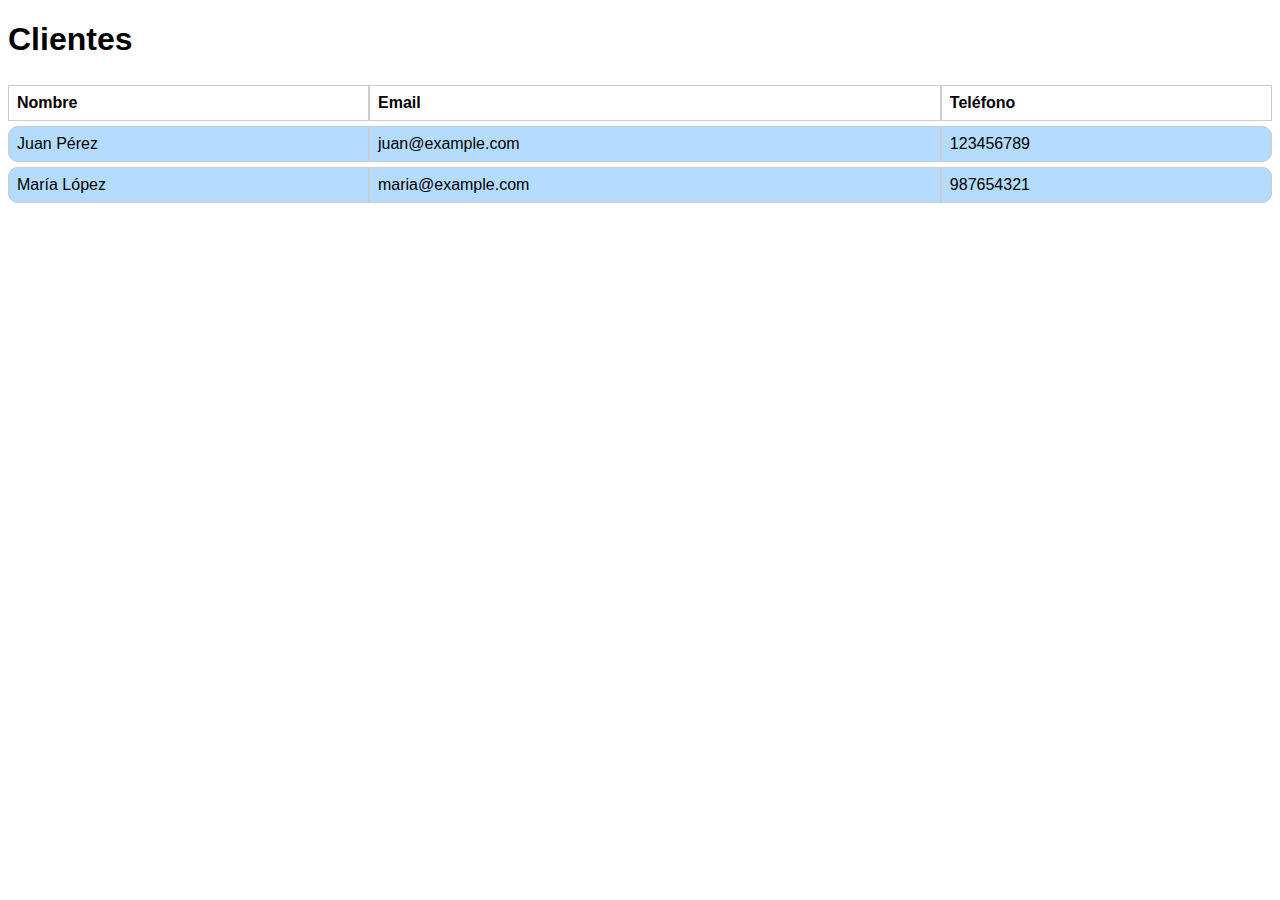
==== index.html @ c269f648 "Add files via upload" ====
<!DOCTYPE html>
<html lang="es">
<head>
    <meta charset="UTF-8">
    <meta name="viewport" content="width=device-width, initial-scale=1.0">
    <title>Tabla de Clientes</title>
    <style>
        body {
            font-family: Arial, sans-serif;
        }
        table {
            width: 100%;
            border-collapse: separate; /* Para separar filas */
            border-spacing: 0 5px; /* Espacio entre filas */
        }
        th, td {
            border: 1px solid #ccc;
            padding: 8px;
            text-align: left;
        }
        tr.toggle {
            background-color: #b3dcff; /* Color suave */
            /*border-radius: 10px; /* Bordes redondeados en extremos */
        }
        tr.toggle, td:first-child {
            border-radius: 10px 0 0 10px; /* Bordes redondeados en la parte izquierda */
        }
        tr.toggle, td:last-child {
            border-radius: 0 10px 10px 0; /* Bordes redondeados en la parte derecha */
        }
        .visitas {
            display: none;
        }
        tr.visitas td {
            background-color: #e0f7fa; /* Color para las visitas */
        }
    </style>
</head>
<body>

<h1>Clientes</h1>
<table>
    <thead>
        <tr>
            <th>Nombre</th>
            <th>Email</th>
            <th>Teléfono</th>
        </tr>
    </thead>
    <tbody>
        <tr class="toggle" onclick="toggleVisitas(this)">
            <td>Juan Pérez</td>
            <td>juan@example.com</td>
            <td>123456789</td>
        </tr>
        <tr class="visitas">
            <td colspan="3">
                <table>
                    <thead>
                        <tr>
                            <th>Fecha</th>
                            <th>Descripción</th>
                        </tr>
                    </thead>
                    <tbody>
                        <tr>
                            <td>01/01/2023</td>
                            <td>Primera visita</td>
                        </tr>
                        <tr>
                            <td>15/01/2023</td>
                            <td>Seguimiento</td>
                        </tr>
                    </tbody>
                </table>
            </td>
        </tr>
        <tr class="toggle" onclick="toggleVisitas(this)">
            <td>María López</td>
            <td>maria@example.com</td>
            <td>987654321</td>
        </tr>
        <tr class="visitas">
            <td colspan="3">
                <table>
                    <thead>
                        <tr>
                            <th>Fecha</th>
                            <th>Descripción</th>
                        </tr>
                    </thead>
                    <tbody>
                        <tr>
                            <td>10/01/2023</td>
                            <td>Primera visita</td>
                        </tr>
                    </tbody>
                </table>
            </td>
        </tr>
    </tbody>
</table>

<script>
    function toggleVisitas(row) {
        const nextRow = row.nextElementSibling;
        if (nextRow && nextRow.classList.contains('visitas')) {
            nextRow.style.display = nextRow.style.display === 'table-row' ? 'none' : 'table-row';
        }
    }
</script>

</body>
</html>
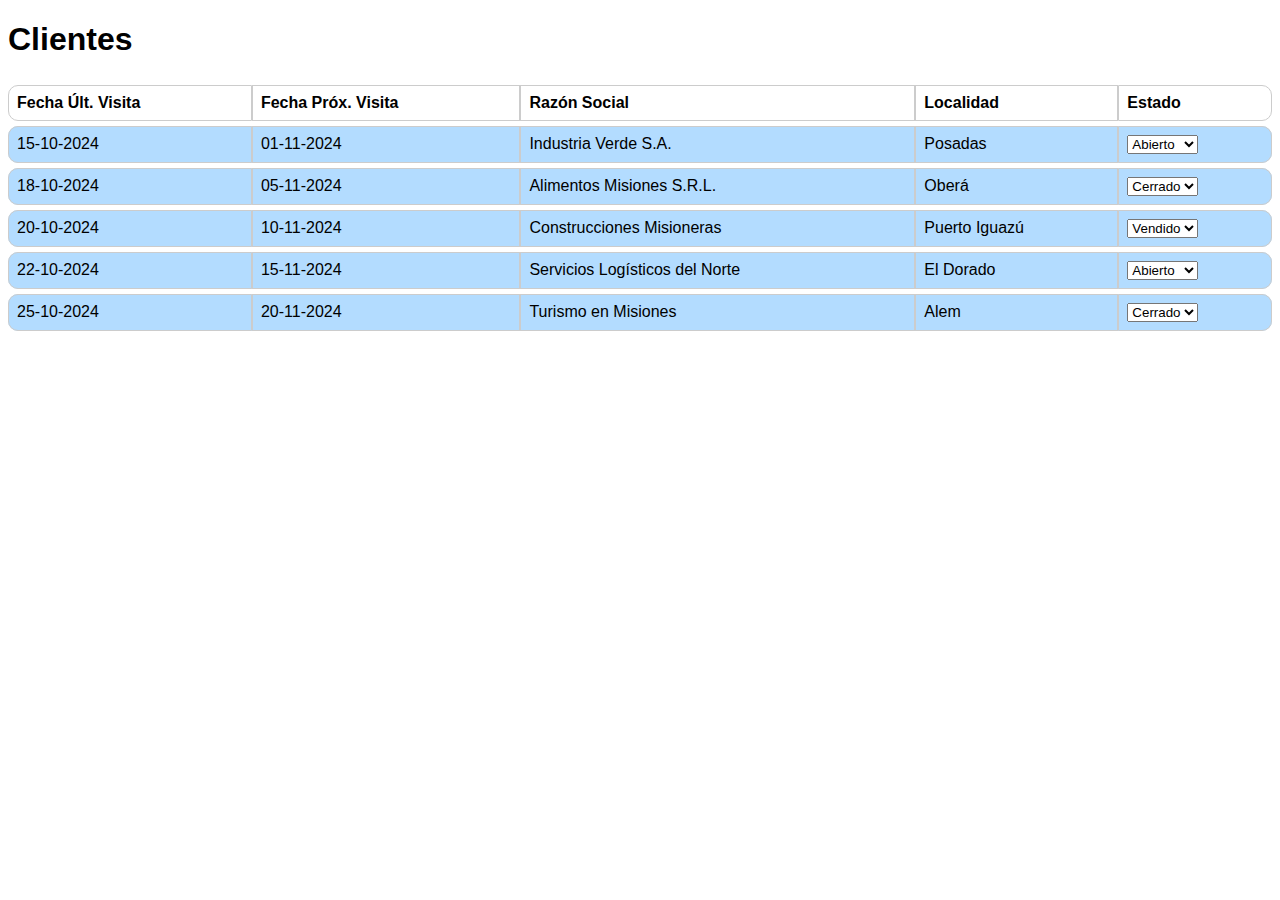
==== commit a45aa0ef: "03-11" ====
--- a/index.html
+++ b/index.html
@@ -10,8 +10,8 @@
         }
         table {
             width: 100%;
-            border-collapse: separate; /* Para separar filas */
-            border-spacing: 0 5px; /* Espacio entre filas */
+            border-collapse: separate;
+            border-spacing: 0 5px;
         }
         th, td {
             border: 1px solid #ccc;
@@ -19,20 +19,30 @@
             text-align: left;
         }
         tr.toggle {
-            background-color: #b3dcff; /* Color suave */
-            /*border-radius: 10px; /* Bordes redondeados en extremos */
-        }
-        tr.toggle, td:first-child {
-            border-radius: 10px 0 0 10px; /* Bordes redondeados en la parte izquierda */
-        }
-        tr.toggle, td:last-child {
-            border-radius: 0 10px 10px 0; /* Bordes redondeados en la parte derecha */
+            background-color: #b3dcff;
+        }
+        td:first-child, 
+        th:first-child {
+            border-radius: 10px 0 0 10px;
+        }
+        td:last-child, 
+        th:last-child {
+            border-radius: 0 10px 10px 0;
         }
         .visitas {
             display: none;
         }
         tr.visitas td {
-            background-color: #e0f7fa; /* Color para las visitas */
+            background-color: #e0f7fa;
+        }
+        .estado-abierto {
+            background-color: #c9f9c9; /* Verde claro */
+        }
+        .estado-cerrado {
+            background-color: #f9c9c9; /* Rojo claro */
+        }
+        .estado-vendido {
+            background-color: #c9d9f9; /* Azul claro */
         }
     </style>
 </head>
@@ -42,57 +52,204 @@
 <table>
     <thead>
         <tr>
-            <th>Nombre</th>
-            <th>Email</th>
-            <th>Teléfono</th>
+            <th>Fecha Últ. Visita</th>
+            <th>Fecha Próx. Visita</th>
+            <th>Razón Social</th>
+            <th>Localidad</th>
+            <th>Estado</th>
         </tr>
     </thead>
     <tbody>
-        <tr class="toggle" onclick="toggleVisitas(this)">
-            <td>Juan Pérez</td>
-            <td>juan@example.com</td>
-            <td>123456789</td>
-        </tr>
-        <tr class="visitas">
-            <td colspan="3">
-                <table>
-                    <thead>
-                        <tr>
-                            <th>Fecha</th>
-                            <th>Descripción</th>
-                        </tr>
-                    </thead>
-                    <tbody>
-                        <tr>
-                            <td>01/01/2023</td>
-                            <td>Primera visita</td>
-                        </tr>
-                        <tr>
-                            <td>15/01/2023</td>
-                            <td>Seguimiento</td>
-                        </tr>
-                    </tbody>
-                </table>
-            </td>
-        </tr>
-        <tr class="toggle" onclick="toggleVisitas(this)">
-            <td>María López</td>
-            <td>maria@example.com</td>
-            <td>987654321</td>
-        </tr>
-        <tr class="visitas">
-            <td colspan="3">
-                <table>
-                    <thead>
-                        <tr>
-                            <th>Fecha</th>
-                            <th>Descripción</th>
-                        </tr>
-                    </thead>
-                    <tbody>
-                        <tr>
-                            <td>10/01/2023</td>
-                            <td>Primera visita</td>
+        <tr class="toggle estado-abierto" onclick="toggleVisitas(this)">
+            <td>15-10-2024</td>
+            <td>01-11-2024</td>
+            <td>Industria Verde S.A.</td>
+            <td>Posadas</td>
+            <td>
+                <select onchange="cambiarEstado(this, this.parentElement.parentElement)">
+                    <option value="abierto">Abierto</option>
+                    <option value="cerrado">Cerrado</option>
+                    <option value="vendido">Vendido</option>
+                </select>
+            </td>
+        </tr>
+        <tr class="visitas">
+            <td colspan="5">
+                <table>
+                    <thead>
+                        <tr>
+                            <th>Fecha</th>
+                            <th>Contacto</th>
+                            <th>Teléfono</th>
+                            <th>Domicilio</th>
+                            <th>Comentario</th>
+                            <th>Presupuesto</th>
+                        </tr>
+                    </thead>
+                    <tbody>
+                        <tr>
+                            <td>10-10-2024</td>
+                            <td>Juan Pérez</td>
+                            <td>1234-5678</td>
+                            <td>Calle 123, Posadas</td>
+                            <td>Interesado en producto A</td>
+                            <td><a href="#">Ver Presupuesto</a></td>
+                        </tr>
+                    </tbody>
+                </table>
+            </td>
+        </tr>
+        <tr class="toggle estado-cerrado" onclick="toggleVisitas(this)">
+            <td>18-10-2024</td>
+            <td>05-11-2024</td>
+            <td>Alimentos Misiones S.R.L.</td>
+            <td>Oberá</td>
+            <td>
+                <select onchange="cambiarEstado(this, this.parentElement.parentElement)">
+                    <option value="abierto">Abierto</option>
+                    <option value="cerrado" selected>Cerrado</option>
+                    <option value="vendido">Vendido</option>
+                </select>
+            </td>
+        </tr>
+        <tr class="visitas">
+            <td colspan="5">
+                <table>
+                    <thead>
+                        <tr>
+                            <th>Fecha</th>
+                            <th>Contacto</th>
+                            <th>Teléfono</th>
+                            <th>Domicilio</th>
+                            <th>Comentario</th>
+                            <th>Presupuesto</th>
+                        </tr>
+                    </thead>
+                    <tbody>
+                        <tr>
+                            <td>12-10-2024</td>
+                            <td>María López</td>
+                            <td>9876-5432</td>
+                            <td>Avenida 456, Oberá</td>
+                            <td>Requiere seguimiento</td>
+                            <td><a href="#">Ver Presupuesto</a></td>
+                        </tr>
+                    </tbody>
+                </table>
+            </td>
+        </tr>
+        <tr class="toggle estado-vendido" onclick="toggleVisitas(this)">
+            <td>20-10-2024</td>
+            <td>10-11-2024</td>
+            <td>Construcciones Misioneras</td>
+            <td>Puerto Iguazú</td>
+            <td>
+                <select onchange="cambiarEstado(this, this.parentElement.parentElement)">
+                    <option value="abierto">Abierto</option>
+                    <option value="cerrado">Cerrado</option>
+                    <option value="vendido" selected>Vendido</option>
+                </select>
+            </td>
+        </tr>
+        <tr class="visitas">
+            <td colspan="5">
+                <table>
+                    <thead>
+                        <tr>
+                            <th>Fecha</th>
+                            <th>Contacto</th>
+                            <th>Teléfono</th>
+                            <th>Domicilio</th>
+                            <th>Comentario</th>
+                            <th>Presupuesto</th>
+                        </tr>
+                    </thead>
+                    <tbody>
+                        <tr>
+                            <td>14-10-2024</td>
+                            <td>Pedro García</td>
+                            <td>1234-5678</td>
+                            <td>Calle 789, Puerto Iguazú</td>
+                            <td>Interesado en producto B</td>
+                            <td><a href="#">Ver Presupuesto</a></td>
+                        </tr>
+                    </tbody>
+                </table>
+            </td>
+        </tr>
+        <tr class="toggle estado-abierto" onclick="toggleVisitas(this)">
+            <td>22-10-2024</td>
+            <td>15-11-2024</td>
+            <td>Servicios Logísticos del Norte</td>
+            <td>El Dorado</td>
+            <td>
+                <select onchange="cambiarEstado(this, this.parentElement.parentElement)">
+                    <option value="abierto" selected>Abierto</option>
+                    <option value="cerrado">Cerrado</option>
+                    <option value="vendido">Vendido</option>
+                </select>
+            </td>
+        </tr>
+        <tr class="visitas">
+            <td colspan="5">
+                <table>
+                    <thead>
+                        <tr>
+                            <th>Fecha</th>
+                            <th>Contacto</th>
+                            <th>Teléfono</th>
+                            <th>Domicilio</th>
+                            <th>Comentario</th>
+                            <th>Presupuesto</th>
+                        </tr>
+                    </thead>
+                    <tbody>
+                        <tr>
+                            <td>17-10-2024</td>
+                            <td>Clara Fernández</td>
+                            <td>9876-5432</td>
+                            <td>Plaza 123, El Dorado</td>
+                            <td>Requiere cotización</td>
+                            <td><a href="#">Ver Presupuesto</a></td>
+                        </tr>
+                    </tbody>
+                </table>
+            </td>
+        </tr>
+        <tr class="toggle estado-cerrado" onclick="toggleVisitas(this)">
+            <td>25-10-2024</td>
+            <td>20-11-2024</td>
+            <td>Turismo en Misiones</td>
+            <td>Alem</td>
+            <td>
+                <select onchange="cambiarEstado(this, this.parentElement.parentElement)">
+                    <option value="abierto">Abierto</option>
+                    <option value="cerrado" selected>Cerrado</option>
+                    <option value="vendido">Vendido</option>
+                </select>
+            </td>
+        </tr>
+        <tr class="visitas">
+            <td colspan="5">
+                <table>
+                    <thead>
+                        <tr>
+                            <th>Fecha</th>
+                            <th>Contacto</th>
+                            <th>Teléfono</th>
+                            <th>Domicilio</th>
+                            <th>Comentario</th>
+                            <th>Presupuesto</th>
+                        </tr>
+                    </thead>
+                    <tbody>
+                        <tr>
+                            <td>22-10-2024</td>
+                            <td>Diego Torres</td>
+                            <td>4567-8901</td>
+                            <td>Calle 321, Alem</td>
+                            <td>Interesado en producto C</td>
+                            <td><a href="#">Ver Presupuesto</a></td>
                         </tr>
                     </tbody>
                 </table>
@@ -108,6 +265,17 @@
             nextRow.style.display = nextRow.style.display === 'table-row' ? 'none' : 'table-row';
         }
     }
+
+    function cambiarEstado(select, row) {
+        row.classList.remove('estado-abierto', 'estado-cerrado', 'estado-vendido');
+        if (select.value === 'abierto') {
+            row.classList.add('estado-abierto');
+        } else if (select.value === 'cerrado') {
+            row.classList.add('estado-cerrado');
+        } else if (select.value === 'vendido') {
+            row.classList.add('estado-vendido');
+        }
+    }
 </script>
 
 </body>
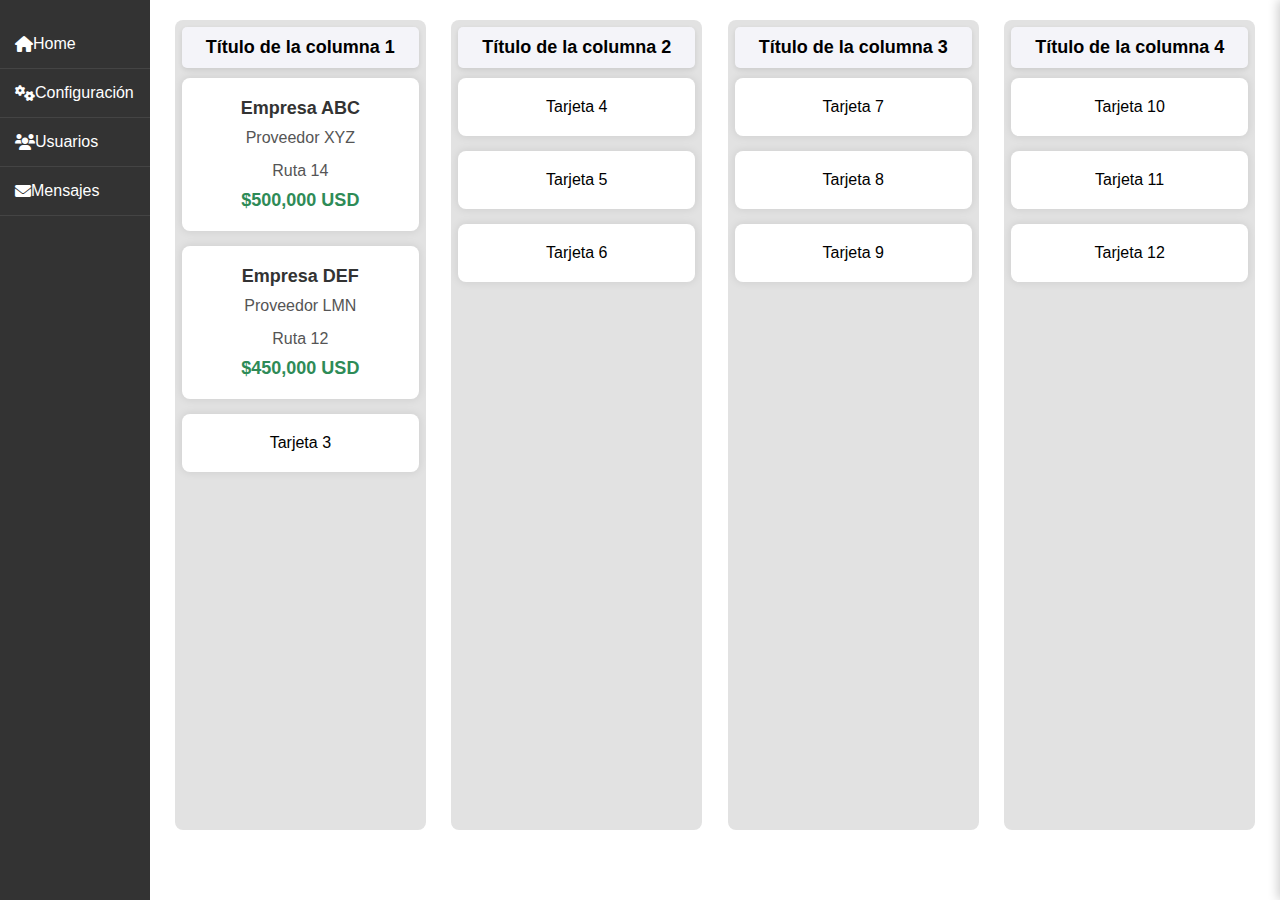
==== commit c6ae8092: "Add files via upload" ====
--- a/index.html
+++ b/index.html
@@ -3,280 +3,118 @@
 <head>
     <meta charset="UTF-8">
     <meta name="viewport" content="width=device-width, initial-scale=1.0">
-    <title>Tabla de Clientes</title>
-    <style>
-        body {
-            font-family: Arial, sans-serif;
-        }
-        table {
-            width: 100%;
-            border-collapse: separate;
-            border-spacing: 0 5px;
-        }
-        th, td {
-            border: 1px solid #ccc;
-            padding: 8px;
-            text-align: left;
-        }
-        tr.toggle {
-            background-color: #b3dcff;
-        }
-        td:first-child, 
-        th:first-child {
-            border-radius: 10px 0 0 10px;
-        }
-        td:last-child, 
-        th:last-child {
-            border-radius: 0 10px 10px 0;
-        }
-        .visitas {
-            display: none;
-        }
-        tr.visitas td {
-            background-color: #e0f7fa;
-        }
-        .estado-abierto {
-            background-color: #c9f9c9; /* Verde claro */
-        }
-        .estado-cerrado {
-            background-color: #f9c9c9; /* Rojo claro */
-        }
-        .estado-vendido {
-            background-color: #c9d9f9; /* Azul claro */
-        }
-    </style>
+    <title>Página con Drag and Drop</title>
+    <link rel="stylesheet" href="styles.css">
+    <link rel="stylesheet" href="slide-form.css">
+    <!-- Font Awesome para los iconos -->
+    <link href="https://cdnjs.cloudflare.com/ajax/libs/font-awesome/6.0.0-beta3/css/all.min.css" rel="stylesheet">
 </head>
 <body>
+    <div class="container">
+        <!-- Barra de navegación -->
+        <nav class="sidebar">
+            <ul>
+                <li><a href="#" class="icon"><i class="fas fa-home"></i> Home</a></li>
+                <li><a href="#" class="icon"><i class="fas fa-cogs"></i> Configuración</a></li>
+                <li><a href="#" class="icon"><i class="fas fa-users"></i> Usuarios</a></li>
+                <li><a href="#" class="icon"><i class="fas fa-envelope"></i> Mensajes</a></li>
+            </ul>
+        </nav>
 
-<h1>Clientes</h1>
-<table>
-    <thead>
-        <tr>
-            <th>Fecha Últ. Visita</th>
-            <th>Fecha Próx. Visita</th>
-            <th>Razón Social</th>
-            <th>Localidad</th>
-            <th>Estado</th>
-        </tr>
-    </thead>
-    <tbody>
-        <tr class="toggle estado-abierto" onclick="toggleVisitas(this)">
-            <td>15-10-2024</td>
-            <td>01-11-2024</td>
-            <td>Industria Verde S.A.</td>
-            <td>Posadas</td>
-            <td>
-                <select onchange="cambiarEstado(this, this.parentElement.parentElement)">
-                    <option value="abierto">Abierto</option>
-                    <option value="cerrado">Cerrado</option>
-                    <option value="vendido">Vendido</option>
-                </select>
-            </td>
-        </tr>
-        <tr class="visitas">
-            <td colspan="5">
-                <table>
+        <!-- Contenedor de columnas -->
+        <main class="main-content">
+            <div class="column" id="column1">
+                <div class="column-title" contenteditable="true">Título de la columna 1</div>
+                <div class="card" draggable="true" id="card1">
+                    <div class="card-content">
+                        <h3 class="company-name">Empresa ABC</h3>
+                        <p class="supplier-name">Proveedor XYZ</p>
+                        <p class="zona">Ruta 14</p>
+                        <p class="budget-amount">$500,000 USD</p>
+                    </div>                
+                </div>
+                <div class="card" draggable="true" id="card2">
+                    <div class="card-content">
+                        <h3 class="company-name">Empresa DEF</h3>
+                        <p class="supplier-name">Proveedor LMN</p>
+                        <p class="zona">Ruta 12</p>
+                        <p class="budget-amount">$450,000 USD</p>
+                    </div>
+                </div>
+                <div class="card" draggable="true" id="card3">Tarjeta 3</div>
+            </div>
+            <div class="column" id="column2">
+                <div class="column-title" contenteditable="true">Título de la columna 2</div>
+                <div class="card" draggable="true" id="card4">Tarjeta 4</div>
+                <div class="card" draggable="true" id="card5">Tarjeta 5</div>
+                <div class="card" draggable="true" id="card6">Tarjeta 6</div>
+            </div>
+            <div class="column" id="column3">
+                <div class="column-title" contenteditable="true">Título de la columna 3</div>
+                <div class="card" draggable="true" id="card7">Tarjeta 7</div>
+                <div class="card" draggable="true" id="card8">Tarjeta 8</div>
+                <div class="card" draggable="true" id="card9">Tarjeta 9</div>
+            </div>
+            <div class="column" id="column4">
+                <div class="column-title" contenteditable="true">Título de la columna 4</div>
+                <div class="card" draggable="true" id="card10">Tarjeta 10</div>
+                <div class="card" draggable="true" id="card11">Tarjeta 11</div>
+                <div class="card" draggable="true" id="card12">Tarjeta 12</div>
+            </div>
+        </main>
+    </div>
+
+    <div class="slide-form" id="slide-form">
+        <div class="form-container">
+            <h2>Detalles del Presupuesto</h2>
+            <form id="budget-form">
+                <label for="company-name">Nombre de la Empresa</label>
+                <input type="text" id="company-name" name="company-name">
+    
+                <label for="contact-name">Nombre y Apellido de Contacto</label>
+                <input type="text" id="contact-name" name="contact-name">
+    
+                <label for="phone">Teléfono</label>
+                <input type="tel" id="phone" name="phone">
+    
+                <label for="product">Producto</label>
+                <input type="text" id="product" name="product">
+    
+                <label for="budget-value">Valor del Presupuesto</label>
+                <input type="number" id="budget-value" name="budget-value" placeholder="USD">
+    
+                <label for="budget-date">Fecha del Presupuesto</label>
+                <input type="date" id="budget-date" name="budget-date">
+    
+                <label for="expiration-date">Fecha de Vencimiento</label>
+                <input type="date" id="expiration-date" name="expiration-date">
+    
+                <label for="supplier">Proveedor</label>
+                <input type="text" id="supplier" name="supplier">
+    
+                <h3>Visitas al Cliente</h3>
+                <table id="visits-table">
                     <thead>
                         <tr>
-                            <th>Fecha</th>
-                            <th>Contacto</th>
-                            <th>Teléfono</th>
-                            <th>Domicilio</th>
+                            <th>Fecha de Visita</th>
                             <th>Comentario</th>
-                            <th>Presupuesto</th>
                         </tr>
                     </thead>
                     <tbody>
-                        <tr>
-                            <td>10-10-2024</td>
-                            <td>Juan Pérez</td>
-                            <td>1234-5678</td>
-                            <td>Calle 123, Posadas</td>
-                            <td>Interesado en producto A</td>
-                            <td><a href="#">Ver Presupuesto</a></td>
-                        </tr>
+                        <!-- Aquí se agregarán las visitas -->
                     </tbody>
                 </table>
-            </td>
-        </tr>
-        <tr class="toggle estado-cerrado" onclick="toggleVisitas(this)">
-            <td>18-10-2024</td>
-            <td>05-11-2024</td>
-            <td>Alimentos Misiones S.R.L.</td>
-            <td>Oberá</td>
-            <td>
-                <select onchange="cambiarEstado(this, this.parentElement.parentElement)">
-                    <option value="abierto">Abierto</option>
-                    <option value="cerrado" selected>Cerrado</option>
-                    <option value="vendido">Vendido</option>
-                </select>
-            </td>
-        </tr>
-        <tr class="visitas">
-            <td colspan="5">
-                <table>
-                    <thead>
-                        <tr>
-                            <th>Fecha</th>
-                            <th>Contacto</th>
-                            <th>Teléfono</th>
-                            <th>Domicilio</th>
-                            <th>Comentario</th>
-                            <th>Presupuesto</th>
-                        </tr>
-                    </thead>
-                    <tbody>
-                        <tr>
-                            <td>12-10-2024</td>
-                            <td>María López</td>
-                            <td>9876-5432</td>
-                            <td>Avenida 456, Oberá</td>
-                            <td>Requiere seguimiento</td>
-                            <td><a href="#">Ver Presupuesto</a></td>
-                        </tr>
-                    </tbody>
-                </table>
-            </td>
-        </tr>
-        <tr class="toggle estado-vendido" onclick="toggleVisitas(this)">
-            <td>20-10-2024</td>
-            <td>10-11-2024</td>
-            <td>Construcciones Misioneras</td>
-            <td>Puerto Iguazú</td>
-            <td>
-                <select onchange="cambiarEstado(this, this.parentElement.parentElement)">
-                    <option value="abierto">Abierto</option>
-                    <option value="cerrado">Cerrado</option>
-                    <option value="vendido" selected>Vendido</option>
-                </select>
-            </td>
-        </tr>
-        <tr class="visitas">
-            <td colspan="5">
-                <table>
-                    <thead>
-                        <tr>
-                            <th>Fecha</th>
-                            <th>Contacto</th>
-                            <th>Teléfono</th>
-                            <th>Domicilio</th>
-                            <th>Comentario</th>
-                            <th>Presupuesto</th>
-                        </tr>
-                    </thead>
-                    <tbody>
-                        <tr>
-                            <td>14-10-2024</td>
-                            <td>Pedro García</td>
-                            <td>1234-5678</td>
-                            <td>Calle 789, Puerto Iguazú</td>
-                            <td>Interesado en producto B</td>
-                            <td><a href="#">Ver Presupuesto</a></td>
-                        </tr>
-                    </tbody>
-                </table>
-            </td>
-        </tr>
-        <tr class="toggle estado-abierto" onclick="toggleVisitas(this)">
-            <td>22-10-2024</td>
-            <td>15-11-2024</td>
-            <td>Servicios Logísticos del Norte</td>
-            <td>El Dorado</td>
-            <td>
-                <select onchange="cambiarEstado(this, this.parentElement.parentElement)">
-                    <option value="abierto" selected>Abierto</option>
-                    <option value="cerrado">Cerrado</option>
-                    <option value="vendido">Vendido</option>
-                </select>
-            </td>
-        </tr>
-        <tr class="visitas">
-            <td colspan="5">
-                <table>
-                    <thead>
-                        <tr>
-                            <th>Fecha</th>
-                            <th>Contacto</th>
-                            <th>Teléfono</th>
-                            <th>Domicilio</th>
-                            <th>Comentario</th>
-                            <th>Presupuesto</th>
-                        </tr>
-                    </thead>
-                    <tbody>
-                        <tr>
-                            <td>17-10-2024</td>
-                            <td>Clara Fernández</td>
-                            <td>9876-5432</td>
-                            <td>Plaza 123, El Dorado</td>
-                            <td>Requiere cotización</td>
-                            <td><a href="#">Ver Presupuesto</a></td>
-                        </tr>
-                    </tbody>
-                </table>
-            </td>
-        </tr>
-        <tr class="toggle estado-cerrado" onclick="toggleVisitas(this)">
-            <td>25-10-2024</td>
-            <td>20-11-2024</td>
-            <td>Turismo en Misiones</td>
-            <td>Alem</td>
-            <td>
-                <select onchange="cambiarEstado(this, this.parentElement.parentElement)">
-                    <option value="abierto">Abierto</option>
-                    <option value="cerrado" selected>Cerrado</option>
-                    <option value="vendido">Vendido</option>
-                </select>
-            </td>
-        </tr>
-        <tr class="visitas">
-            <td colspan="5">
-                <table>
-                    <thead>
-                        <tr>
-                            <th>Fecha</th>
-                            <th>Contacto</th>
-                            <th>Teléfono</th>
-                            <th>Domicilio</th>
-                            <th>Comentario</th>
-                            <th>Presupuesto</th>
-                        </tr>
-                    </thead>
-                    <tbody>
-                        <tr>
-                            <td>22-10-2024</td>
-                            <td>Diego Torres</td>
-                            <td>4567-8901</td>
-                            <td>Calle 321, Alem</td>
-                            <td>Interesado en producto C</td>
-                            <td><a href="#">Ver Presupuesto</a></td>
-                        </tr>
-                    </tbody>
-                </table>
-            </td>
-        </tr>
-    </tbody>
-</table>
+                <button type="button" id="add-visit-btn">Agregar Visita</button>
+    
+                <button type="submit">Guardar</button>
+                <button type="button" id="close-form-btn">Cerrar</button>
+            </form>
+        </div>
+    </div>
 
-<script>
-    function toggleVisitas(row) {
-        const nextRow = row.nextElementSibling;
-        if (nextRow && nextRow.classList.contains('visitas')) {
-            nextRow.style.display = nextRow.style.display === 'table-row' ? 'none' : 'table-row';
-        }
-    }
 
-    function cambiarEstado(select, row) {
-        row.classList.remove('estado-abierto', 'estado-cerrado', 'estado-vendido');
-        if (select.value === 'abierto') {
-            row.classList.add('estado-abierto');
-        } else if (select.value === 'cerrado') {
-            row.classList.add('estado-cerrado');
-        } else if (select.value === 'vendido') {
-            row.classList.add('estado-vendido');
-        }
-    }
-</script>
 
+    <script src="script.js"></script>
+    <script src="slide-form.js"></script>
 </body>
 </html>
--- a/styles.css
+++ b/styles.css
@@ -0,0 +1,202 @@
+/* Restablecer márgenes y rellenos por defecto */
+* {
+    margin: 0;
+    padding: 0;
+    box-sizing: border-box;
+}
+
+/* Estilo para el cuerpo de la página */
+body {
+    font-family: Arial, sans-serif;
+    display: flex;
+    height: 100vh; /* Ocupa toda la altura de la pantalla */
+    background-color: #f4f4f9;
+}
+
+/* Contenedor principal de la página */
+.container {
+    display: flex;
+    width: 100%;
+}
+
+/* Barra lateral (Sidebar) */
+.sidebar {
+    width: 150px; /* Barra lateral ahora tiene un ancho de 150px */
+    background-color: #333;
+    color: white;
+    padding-top: 20px;
+    transition: width 0.3s ease;
+}
+
+.sidebar ul {
+    list-style-type: none;
+}
+
+.sidebar ul li {
+    padding: 15px;
+    border-bottom: 1px solid #444;
+}
+
+.sidebar ul li a {
+    text-decoration: none;
+    color: white;
+    display: flex;
+    align-items: center;
+}
+
+.sidebar ul li a .icon {
+    margin-right: 10px;
+}
+
+/* Estilo para el contenido principal (columnas) */
+.main-content {
+    display: flex;
+    flex-wrap: wrap;
+    justify-content: space-between;
+    padding: 20px;
+    width: calc(100% - 150px); /* Ajustamos el espacio disponible para las columnas */
+    background-color: #fff;
+}
+
+/* Estilo para las columnas */
+.column {
+    width: 23%; /* Ancho de las columnas */
+    min-width: 200px;
+    padding: 7px;
+    background-color: #e2e2e2;
+    border-radius: 8px;
+    margin-bottom: 20px;
+    margin-right: 5px; /* Reducir el margen entre columnas */
+    margin-left: 5px; /* Reducir el margen entre columnas */
+    height: 90vh; /* Ajusta la altura de la columna al 100% de la altura de la ventana */
+    overflow-y: auto; /* Habilitar el scroll cuando el contenido exceda la altura */
+    position: relative; /* Necesario para el posicionamiento del título sticky */
+}
+
+/* Estilo para el título de la columna */
+.column-title {
+    font-size: 18px;
+    font-weight: bold;
+    padding: 10px;
+    background-color: #f4f4f9;
+    border-radius: 5px;
+    text-align: center;
+    cursor: text;
+    min-height: 30px; /* Para que siempre tenga altura incluso si el texto está vacío */
+    position: sticky;
+    top: 0; /* Fija el título al borde superior de la columna */
+    z-index: 1; /* Asegura que el título se quede encima del contenido */
+    box-shadow: 0 2px 5px rgba(0, 0, 0, 0.1); /* Sombra para darle énfasis al título */
+}
+
+/* Placeholder cuando el título está vacío */
+.column-title:empty:before {
+    content: "Escribe un título"; /* Placeholder para cuando está vacío */
+    color: #aaa;
+}
+
+/* Estilo para las tarjetas */
+.card {
+    background-color: #fff;
+    padding: 20px;
+    margin-bottom: 15px;
+    border-radius: 8px;
+    box-shadow: 0 0 10px rgba(0, 0, 0, 0.1);
+    text-align: center;
+    cursor: move;
+    display: flex;
+    flex-direction: column;
+    justify-content: space-between;
+    /*height: 200px; /* Ajustamos la altura de las tarjetas */
+}
+
+/* Asegura que las tarjetas no se muevan con el scroll */
+.card:active {
+    opacity: 0.7;
+}
+
+/* Estilo cuando la tarjeta está siendo arrastrada */
+.card.dragging {
+    opacity: 0.5;
+    cursor: grabbing;
+}
+
+/* Aseguramos que las tarjetas tengan un margen correcto y no interfieran con el título */
+.column .card {
+    margin-top: 10px; /* Esto asegura que las tarjetas no se monten sobre el título */
+}
+
+/* Estilo de la barra lateral cuando se pasa el ratón sobre los elementos */
+.sidebar ul li a:hover {
+    background-color: #444;
+}
+
+/* Personalización de la barra de desplazamiento */
+
+/* Estilo para la barra de desplazamiento */
+.column::-webkit-scrollbar {
+    width: 8px; /* Ancho de la barra de desplazamiento (más delgada) */
+}
+
+/* Estilo para el rastro de la barra de desplazamiento */
+.column::-webkit-scrollbar-track {
+    background-color: #f1f1f1; /* Fondo del rastro */
+    border-radius: 10px; /* Bordes redondeados */
+}
+
+/* Estilo para el pulgar de la barra de desplazamiento (lo que se arrastra) */
+.column::-webkit-scrollbar-thumb {
+    background-color: #888; /* Color del pulgar */
+    border-radius: 10px; /* Bordes redondeados */
+}
+
+/* Estilo para cuando el pulgar de la barra de desplazamiento se pasa el ratón por encima */
+.column::-webkit-scrollbar-thumb:hover {
+    background-color: #555; /* Cambio de color cuando se pasa el ratón por encima */
+}
+
+.column.drag-over {
+    background-color: rgba(0, 47, 255, 0.2); /* Fondo tenue cuando se arrastra sobre la columna */
+}
+
+/* Estilo para el contenido de la tarjeta */
+.card-content {
+    display: flex;
+    flex-direction: column;
+    justify-content: space-between;
+    height: 100%;
+}
+
+/* Título de la empresa */
+.company-name {
+    font-size: 18px;
+    font-weight: bold;
+    margin-bottom: 10px;
+    color: #333;
+    text-align: center;
+}
+
+/* Nombre del proveedor */
+.supplier-name {
+    font-size: 16px;
+    color: #555;
+    text-align: center;
+    margin-bottom: 15px;
+}
+
+/* Monto del presupuesto */
+.budget-amount {
+    font-size: 18px;
+    font-weight: bold;
+    color: #2e8b57; /* Verde para destacar el monto */
+    text-align: center;
+    margin-top: auto; /* Empuja el monto hacia el final */
+}
+
+/* Zona */
+.zona {
+    font-size: 16px;
+    color: #555;
+    text-align: center;
+    margin-bottom: 10px;
+}--- a/slide-form.css
+++ b/slide-form.css
@@ -0,0 +1,69 @@
+/* Estilo para el formulario que se desliza desde la derecha */
+.slide-form {
+    position: fixed;
+    top: 0;
+    right: -400px; /* Inicialmente oculto a la derecha */
+    width: 400px;
+    height: 100%;
+    background-color: #fff;
+    box-shadow: -2px 0 10px rgba(0, 0, 0, 0.2);
+    transition: right 0.3s ease-in-out;
+    z-index: 1000;
+    padding: 20px;
+    overflow-y: auto;
+}
+
+/* Cuando se activa, el formulario se desliza */
+.slide-form.open {
+    right: 0;
+}
+
+/* Estilos del formulario */
+.form-container h2 {
+    text-align: center;
+}
+
+form label {
+    display: block;
+    margin-top: 10px;
+    font-weight: bold;
+}
+
+form input {
+    width: 100%;
+    padding: 10px;
+    margin-top: 5px;
+    border-radius: 5px;
+    border: 1px solid #ccc;
+}
+
+table {
+    width: 100%;
+    border-collapse: collapse;
+    margin-top: 15px;
+}
+
+table th, table td {
+    border: 1px solid #ddd;
+    padding: 10px;
+    text-align: center;
+}
+
+button {
+    padding: 10px;
+    background-color: #4CAF50;
+    color: white;
+    border: none;
+    border-radius: 5px;
+    cursor: pointer;
+    margin-top: 15px;
+    width: 100%;
+}
+
+button[type="button"] {
+    background-color: #f44336; /* Rojo para el botón de cerrar */
+}
+
+button[type="submit"] {
+    background-color: #4CAF50; /* Verde para el botón de guardar */
+}
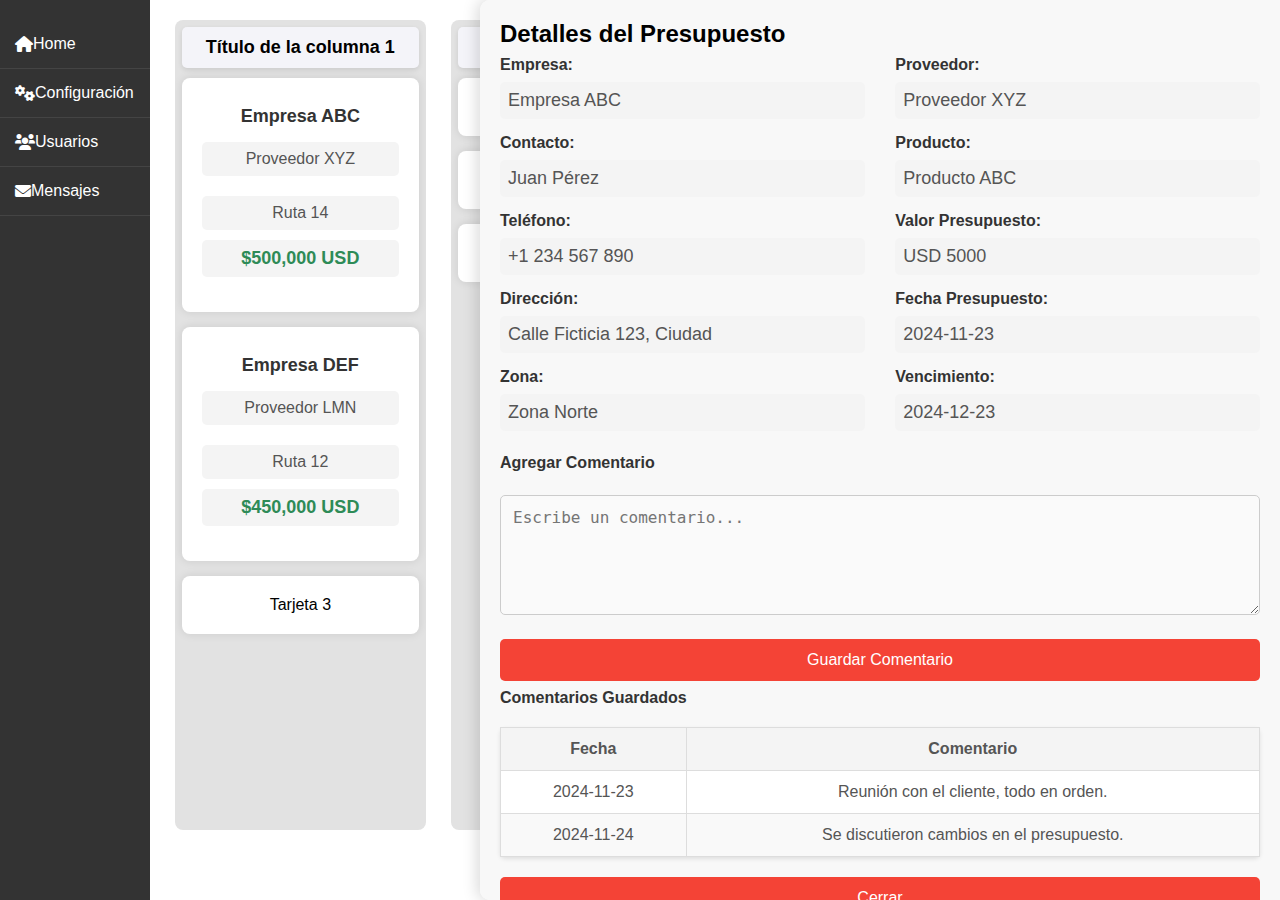
==== commit 9c4f9498: "Add files via upload" ====
--- a/index.html
+++ b/index.html
@@ -67,51 +67,71 @@
     <div class="slide-form" id="slide-form">
         <div class="form-container">
             <h2>Detalles del Presupuesto</h2>
-            <form id="budget-form">
-                <label for="company-name">Nombre de la Empresa</label>
-                <input type="text" id="company-name" name="company-name">
+            <div class="form-content">
+                <div class="left-column">
+                    <h3><strong>Empresa:</strong></h3>
+                    <p id="company-name">Empresa ABC</p>
     
-                <label for="contact-name">Nombre y Apellido de Contacto</label>
-                <input type="text" id="contact-name" name="contact-name">
+                    <h3><strong>Contacto:</strong></h3>
+                    <p id="contact-name">Juan Pérez</p>
     
-                <label for="phone">Teléfono</label>
-                <input type="tel" id="phone" name="phone">
+                    <h3><strong>Teléfono:</strong></h3>
+                    <p id="phone">+1 234 567 890</p>
     
-                <label for="product">Producto</label>
-                <input type="text" id="product" name="product">
+                    <h3><strong>Dirección:</strong></h3>
+                    <p id="address">Calle Ficticia 123, Ciudad</p>
     
-                <label for="budget-value">Valor del Presupuesto</label>
-                <input type="number" id="budget-value" name="budget-value" placeholder="USD">
+                    <h3><strong>Zona:</strong></h3>
+                    <p id="zone">Zona Norte</p>
+                </div>
     
-                <label for="budget-date">Fecha del Presupuesto</label>
-                <input type="date" id="budget-date" name="budget-date">
+                <div class="right-column">
+                    <h3><strong>Proveedor:</strong></h3>
+                    <p id="supplier">Proveedor XYZ</p>
     
-                <label for="expiration-date">Fecha de Vencimiento</label>
-                <input type="date" id="expiration-date" name="expiration-date">
+                    <h3><strong>Producto:</strong></h3>
+                    <p id="product">Producto ABC</p>
     
-                <label for="supplier">Proveedor</label>
-                <input type="text" id="supplier" name="supplier">
+                    <h3><strong>Valor Presupuesto:</strong></h3>
+                    <p id="budget-value">USD 5000</p>
     
-                <h3>Visitas al Cliente</h3>
-                <table id="visits-table">
-                    <thead>
-                        <tr>
-                            <th>Fecha de Visita</th>
-                            <th>Comentario</th>
-                        </tr>
-                    </thead>
-                    <tbody>
-                        <!-- Aquí se agregarán las visitas -->
-                    </tbody>
-                </table>
-                <button type="button" id="add-visit-btn">Agregar Visita</button>
+                    <h3><strong>Fecha Presupuesto:</strong></h3>
+                    <p id="budget-date">2024-11-23</p>
     
-                <button type="submit">Guardar</button>
-                <button type="button" id="close-form-btn">Cerrar</button>
-            </form>
+                    <h3><strong>Vencimiento:</strong></h3>
+                    <p id="expiration-date">2024-12-23</p>
+                </div>
+            </div>
+    
+            <h3>Agregar Comentario</h3>
+            <textarea id="comment-text" placeholder="Escribe un comentario..."></textarea>
+            <button type="button" id="save-comment-btn">Guardar Comentario</button>
+    
+            <h3>Comentarios Guardados</h3>
+            <table id="comments-table">
+                <thead>
+                    <tr>
+                        <th>Fecha</th>
+                        <th>Comentario</th>
+                    </tr>
+                </thead>
+                <tbody>
+                    <!-- Aquí se agregarán los comentarios -->
+                    <tr>
+                        <td>2024-11-23</td>
+                        <td>Reunión con el cliente, todo en orden.</td>
+                    </tr>
+                    <tr>
+                        <td>2024-11-24</td>
+                        <td>Se discutieron cambios en el presupuesto.</td>
+                    </tr>
+                </tbody>
+            </table>
+    
+            <button type="button" id="close-form-btn">Cerrar</button>
         </div>
     </div>
-
+    
 
 
     <script src="script.js"></script>
--- a/slide-form.css
+++ b/slide-form.css
@@ -2,15 +2,16 @@
 .slide-form {
     position: fixed;
     top: 0;
-    right: -400px; /* Inicialmente oculto a la derecha */
-    width: 400px;
+    right: 0px; /* Inicialmente oculto a la derecha */
+    width: 800px; /* Ampliamos el ancho del formulario */
     height: 100%;
-    background-color: #fff;
-    box-shadow: -2px 0 10px rgba(0, 0, 0, 0.2);
+    background-color: #f8f8f8; /* Fondo gris claro para todo el formulario */
+    box-shadow: -3px 0 15px rgba(0, 0, 0, 0.15); /* Sombra más suave para el formulario */
     transition: right 0.3s ease-in-out;
     z-index: 1000;
     padding: 20px;
     overflow-y: auto;
+    border-radius: 10px 0 0 10px; /* Bordes redondeados en el lado izquierdo */
 }
 
 /* Cuando se activa, el formulario se desliza */
@@ -18,46 +19,62 @@
     right: 0;
 }
 
-/* Estilos del formulario */
-.form-container h2 {
-    text-align: center;
+/* Estructura de las columnas */
+.form-content {
+    display: flex;
+    justify-content: space-between;
+    gap: 30px;
 }
 
-form label {
-    display: block;
-    margin-top: 10px;
-    font-weight: bold;
+/* Columna izquierda y derecha */
+.left-column, .right-column {
+    width: 48%; /* Ajustamos para tener más espacio entre columnas */
 }
 
-form input {
+/* Estilo para los títulos y datos */
+h3 {
+    font-size: 16px;
+    margin: 8px 0;
+    font-weight: 600;
+    color: #333; /* Títulos en color gris oscuro */
+}
+
+p {
+    font-size: 18px;
+    font-weight: 400;
+    color: #555; /* Texto en gris claro para los datos */
+    margin: 5px 0 15px;
+    background-color: #f4f4f4; /* Fondo gris suave en cada párrafo */
+    padding: 8px;
+    border-radius: 5px;
+}
+
+/* Estilo para el textarea de comentarios */
+textarea {
     width: 100%;
-    padding: 10px;
-    margin-top: 5px;
+    padding: 12px;
+    margin-top: 15px;
     border-radius: 5px;
     border: 1px solid #ccc;
+    height: 120px;
+    font-size: 16px;
+    color: #555;
+    background-color: #fafafa;
+    box-sizing: border-box;
 }
 
-table {
-    width: 100%;
-    border-collapse: collapse;
-    margin-top: 15px;
-}
-
-table th, table td {
-    border: 1px solid #ddd;
-    padding: 10px;
-    text-align: center;
-}
-
+/* Estilo para los botones */
 button {
-    padding: 10px;
+    padding: 12px;
     background-color: #4CAF50;
     color: white;
     border: none;
     border-radius: 5px;
     cursor: pointer;
-    margin-top: 15px;
+    margin-top: 20px;
     width: 100%;
+    font-size: 16px;
+    transition: background-color 0.3s ease;
 }
 
 button[type="button"] {
@@ -67,3 +84,45 @@
 button[type="submit"] {
     background-color: #4CAF50; /* Verde para el botón de guardar */
 }
+
+/* Efecto al pasar el ratón por encima de los botones */
+button:hover {
+    opacity: 0.9;
+}
+
+/* Estilo de la tabla de comentarios */
+table {
+    width: 100%;
+    border-collapse: collapse;
+    margin-top: 20px;
+    background-color: #fff;
+    border-radius: 5px;
+    box-shadow: 0 2px 4px rgba(0, 0, 0, 0.1); /* Sombra suave para la tabla */
+}
+
+table th, table td {
+    border: 1px solid #ddd;
+    padding: 12px;
+    text-align: center;
+    font-size: 16px;
+    color: #555;
+}
+
+table th {
+    background-color: #f4f4f4;
+    font-weight: 600;
+}
+
+table tr:nth-child(even) {
+    background-color: #f9f9f9; /* Filas pares con fondo gris claro */
+}
+
+/* Agregar espaciado entre las filas */
+table tr {
+    transition: background-color 0.3s ease;
+}
+
+/* Efecto hover en las filas */
+table tr:hover {
+    background-color: #e9e9e9;
+}
